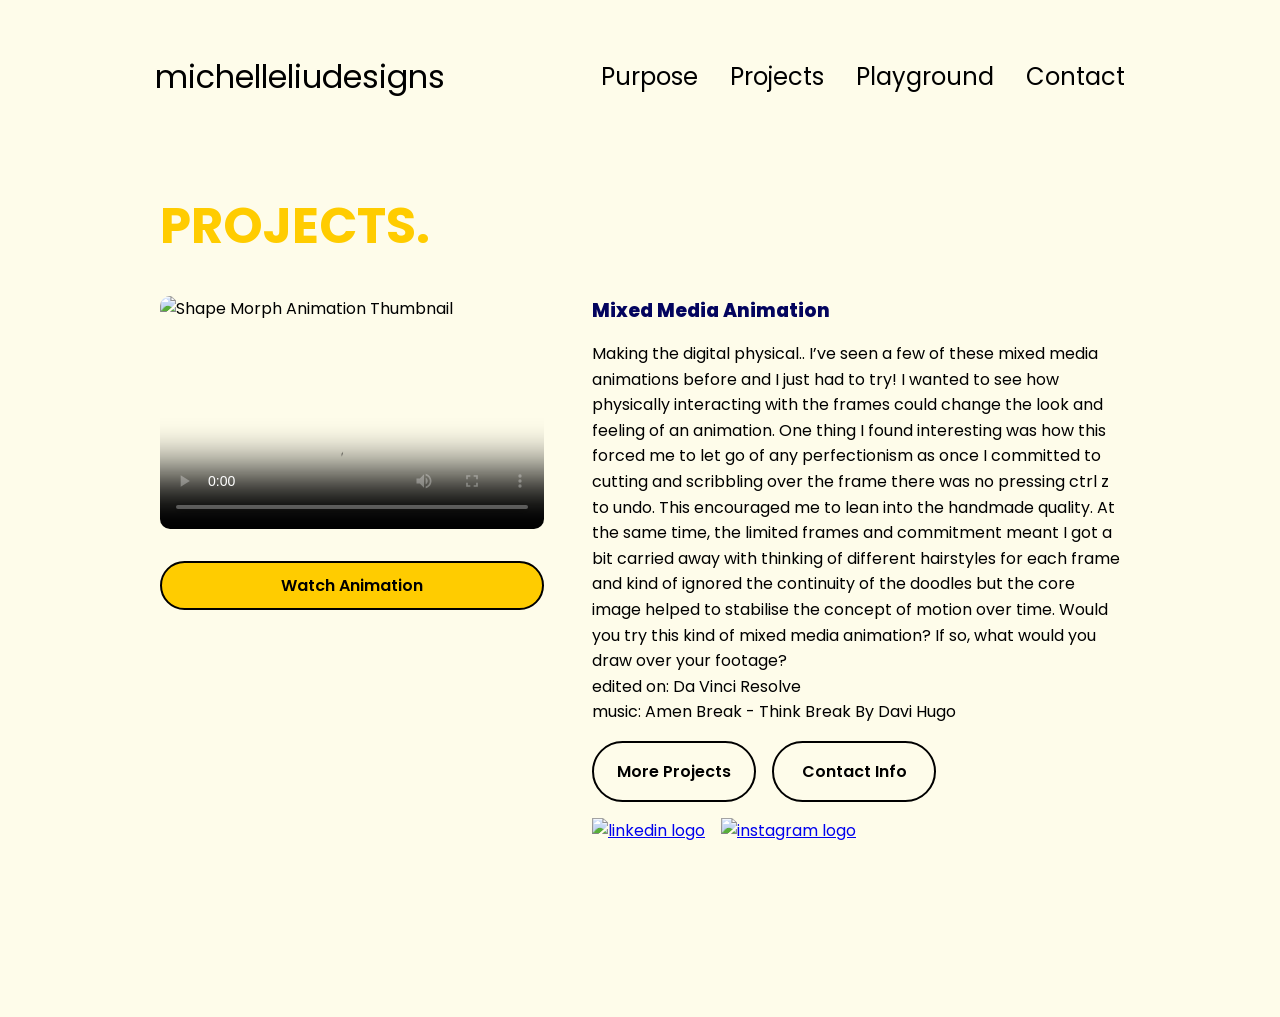
==== project_characteranimation.html @ d5eb3803 "update all project pages" ====
<!DOCTYPE html>
<html lang="en">

  <head>
    <meta charset="utf-8"/>
    <meta name="viewport" content="width=device-width, initial-scale=1"/>
    <meta name="description" content="Michelle Liu's Design Portfolio"/>
    <title>Michelle Liu | Portfolio</title>
    <link rel="icon" href="images/favicon-32x32.png" type="image/png" sizes = "32x32"/>
    <link rel="icon" href="images/favicon-16x16.png" type="image/png" sizes = "16x16"/>
    <link rel="preconnect" href="https://fonts.googleapis.com">
    <link rel="preconnect" href="https://fonts.gstatic.com" crossorigin>
    <link href="https://fonts.googleapis.com/css2?family=Poppins:ital,wght@0,100;0,200;0,300;0,400;0,500;0,600;0,700;0,800;0,900;1,100;1,200;1,300;1,400;1,500;1,600;1,700;1,800;1,900&display=swap" rel="stylesheet">
    <link rel="stylesheet" href="style.css">
    <link rel="stylesheet" href="mediaqueries.css">
  </head>
  <body>
      <nav id="desktop-nav">
       <div class="logo"><a href="index.html">michelleliudesigns</a></div> 
        <div>
          <ul class="nav-links">
            <li><a href="index.html#about">Purpose</a></li>
            <li><a href="index.html#projects">Projects</a></li>
            <li><a href="index.html#playground">Playground</a></li>
            <li><a href="index.html#contact">Contact</a></li>
          </ul>
        </div>
      </nav>
      <nav id="hamburger-nav">
        <div class="logo"><a href="index.html">Michelle Liu</a></div> 
        <div class = "hamburger-menu">
          <div class = "hamburger-icon" onclick="toggleMenu()">
            <span></span>
            <span></span>
            <span></span>
          </div>
          <div class="menu-links">
            <li><a href="index.html#about" onclick="toggleMenu()">About</a></li>
            <li><a href="index.html#projects" onclick="toggleMenu()">Projects</a></li>
            <li><a href="index.html#playground" onclick="toggleMenu()">Playground</a></li>
            <li><a href="index.html#contact" onclick="toggleMenu()">Contact</a></li>
          </div>
        </div>
      </nav>
      
      <section id ="project-overview">
        <h2>PROJECTS.</h2>
         <div class="project-layout">
            <div class="mainprojectimage">
            <img src="images/projectcoverpages-5.png" alt="Shape Morph Animation Thumbnail" class="project-image"/>
            <video controls poster="images/projectcoverpages-05.png" class="project-video">
                <source src="documents/characterani.mp4" type="video/mp4">Your browser doesn't support video.
            </video>
            <a href="documents/characterani.mp4" class="yellow-button" target="_blank" rel="noopener">Watch Animation</a>
            </div>
            

            <div class = "project-text">
            <h3>Mixed Media Animation</h3>
            <p>Making the digital physical.. I’ve seen a few of these mixed media animations before and I just had to try! I wanted to see how physically interacting with the frames could change the look and feeling of an animation. One thing I found interesting was how this forced me to let go of any perfectionism as once I committed to cutting and scribbling over the frame there was no pressing ctrl z to undo. This encouraged me to lean into the handmade quality. At the same time, the limited frames and commitment meant I got a bit carried away with thinking of different hairstyles for each frame and kind of ignored the continuity of the doodles but the core image helped to stabilise the concept of motion over time. Would you try this kind of mixed media animation? If so, what would you draw over your footage?
              edited on: Da Vinci Resolve
              music: Amen Break - Think Break By Davi Hugo
</p>

            <div class = "hero-buttons">       
                <a href="index.html#projects" class="btn contact-button">More Projects</a>
                <a href="index.html#contact" class="btn contact-button">Contact Info</a>
            </div>

            <div class = "hero-socials">
                <a href="https://www.linkedin.com/in/michelleliudesigns/">
                <img src="images/linkedin-icon.png" alt="linkedin logo" class ="icon">
                </a>
                <a href="https://www.instagram.com/michelleliudesigns/">
                    <img src="images/instagram-icon.png" alt="instagram logo" class ="icon">
                </a>

          </div>
        </div>
    </section>
    <script src="script.js"></script>
</body>
</html>
---- style.css ----
/* ------------------GENERAL -------------------*/
* {
  margin:0;
  padding:0;
}
html {
  scroll-behavior: smooth;
}

body {
	background-color:#FEFCEA;
  font-family:"Poppins", sans-serif;
}

h1{
  font-family:"Poppins", sans-serif;
	color: #03045E;
  margin: 0;
}

h2 {
  font-family:"Poppins", sans-serif;
  color: #FFCC00;
  margin: 0;
  text-align: left;
  font-size: 50px;
}

/* ----------------------DESKTOP NAV------------------------- */
nav, .nav-links {
  display:flex;
}
nav {
  justify-content: space-evenly;
  align-items: center;
  height: 17vh;

}
.nav-links {
  gap:2rem;
  list-style: none;
  font-size: 1.5rem;
}

nav a {
  color: black;
  text-decoration: none;
  text-decoration-color:white;
}

nav a:hover {
  color: #FFCC00;
  text-decoration: underline;
  text-underline-offset:1rem;
}

.logo {
  font-size:2rem;
}

.logo a:hover{
  font-size:2rem;
  text-decoration: none;
}


/* ----------------------HAMBURGER NAV----------------------*/
#hamburger-nav {
  display: none;
}

.hamburger-menu {
  position: relative;
  display: inline-block;
}
.hamburger-icon {
  display: flex;
  flex-direction: column;
  justify-content: space-between;
  height: 24px;
  width: 30px;
  cursor: pointer;
}

.hamburger-icon span {
  height: 2px;
  width: 100%;
  background-color: #03045E;
  transition: all 0.3s ease-in-out;
}
.menu-links {
  position: absolute;
  top: 100%;
  right: 0;
  background-color: white;
  width: fit-content;
  max-height: 0;
  overflow: hidden;
  transition: all 0.3s ease-in-out;
}
.menu-links a {
  display: block;
  padding: 10px;
  text-align: center;
  font-size: 1.5rem;
  color:black;
  text-decoration: none;
  transition: all 0.3s ease-in-out;
}
.menu-links li {
  list-style: none;
}

.menu-links.open {
  max-height: 300px;
}

.hamburger-icon.open span:first-child {
  transform: rotate(45deg) translate(10px, 5px);
}

.hamburger-icon.open span:nth-child(2) {
  opacity: 0;
}

.hamburger-icon.open span:last-child {
  transform: rotate(-45deg) translate(10px,-5px);
}

.hamburger-icon span:first-child {
  transform: none;
}

.hamburger-icon span:first-child {
   opacity: 1;
}

.hamburger-icon span:first-child {
  transform: none;
}

/*---------------------- SECTIONS ---------------------- */

section {
  padding-top: 4vh;
  height: 96vh;
  margin: 0 10rem;
  box-sizing: border-box;
  min-height: fit-content;
}

.section-container {
  display: flex;
}

/* ------------------------HERO------------------------*/

#hero {
  text-align: center;
  display: flex;
  justify-content: center;
  align-items: center;
  gap: 5rem;
  height: auto;
  min-height: 80vh;
}
.hero-container {
  display:0 0 flex;
  width: 400px;
  max-width: 100%;
  margin: auto 0;
}
.hero-text {
  text-align: center;
}
#hero h1 {
  font-size: 90px;
  text-align: center;
  color:#03045E;
  font-weight: 800;
}
#hero h2{
  text-align: left;
  font-size: 1.75rem;
  color:#03045E;
   font-weight: 500;
}

#hero h3{
  margin-bottom: 1rem;
  font-family:"Poppins", sans-serif;
  font-weight: 400;
  font-style: normal;
  color:#03045E;
}

.hero-socials {
  display: flex;
  justify-content: center;
  margin-top: 1rem;
  gap: 1rem;
}

.hero-img {
  width: 100%;
  height: auto;
  display: block;
  border-radius: 10px;
  object-fit: cover;  
  overflow: hidden;    
}

/* ----------------ICONS-------------------- */
.icon {
  cursor: pointer;
  height: 2rem;
}

/* ----------------BUTTONS-------------------- */
.hero-buttons {
  display: flex;
  justify-content: center;
  gap: 1rem;
}
.btn {
  font-weight: 600;
  transition: all 300ms ease;
  padding: 1rem;
  width: 8rem;
  border-radius: 2rem;
  text-decoration: none;
  color: black;
  text-align:center;
}

.cv-button,
.contact-button {
  border:black 2px solid;
}

.cv-button:hover,
.contact-button:hover {
  cursor: pointer;
}
.cv-button:hover {
  background-color: #FFCC00;
  color: white;
}

.contact-button:hover {
  background-color: #03045E;
  color: white;
}

/* ------------------- ABOUT -----------------------------*/

.purpose-section {
  display: flex;
  justify-content: space-between;
  gap: 2rem;
  margin-top: 1rem;
}
.about-text {
   flex: 1;
}

#about {
  text-align: center;
  height: auto;              /* global section rule sets 96vh */
  padding-bottom: 4rem;
}
#about h2{
  color:#FFCC00;
  font-weight:800;
}

#about p {
  font-weight:400;
  text-align: left;
  line-height: 1.7;
  margin-top: 0;
  margin-bottom: 1.25rem;
}

#about h3 {
  font-size: 1.5rem;
  color:#03045E;
  font-weight:500;
  margin-bottom: 1rem;
  text-align: left;
  flex-direction: column;
  align-items: center;
}

.about-img {
  width: 100%;
  aspect-ratio: 3 / 4;
  object-fit: cover;
  border-radius: 10px;
}

.purpose-section {
  display: flex;
  align-items: flex-start;
  gap: 4rem;
  margin-top: 2rem;
}

.about-side {
  flex: 0 0 35%;
  max-width: 400px;
  position: sticky;          /* stays in view while the bio scrolls */
  top: 2rem;
}

.philosophy {
  margin-top: 80px;
  padding-left: 1rem;
  border-left: 4px solid #FFCC00;   /* accent line using your yellow */
}

/* ------------------- CONTACT -----------------------------*/

#contact {
  height: auto;             /* global section rule sets 96vh */
  padding-bottom: 4rem;
}

#contact a {
  display: flex;
  flex-direction: row;    /* side by side */
  align-items: center;    /* vertically centers icon and text */
  gap: 0.75rem;           /* space between icon and label */
  text-decoration: none;
  color: black;
  margin: 40px 40px;
}


/* ------------------------PROJECTS CARDS------------------------*/
#projects {
  height: auto;          /* global section rule sets 96vh, which would crop or stretch this */
  padding-bottom: 4rem;
}

.project-cards-container {
  display: flex;
  flex-wrap: wrap;       /* cards drop to the next row when there's no room */
  gap: 2rem;
  margin-top: 2rem;
}

.project-card {
  flex: 1 1 280px;       
  max-width: 350px;      
  display: flex;
  flex-direction: column;
  background-color: white;
  border-radius: 10px;
  overflow: hidden;     
  transition: transform 300ms ease;
}

.project-card:hover {
  transform: translateY(-6px);
  text-decoration: none; 
  color: inherit;        
}

.project-card img {
  width: 100%;
  aspect-ratio: 4 / 3;   /* keeps all thumbnails the same shape */
  object-fit: cover;     /* crops instead of squishing */
  display: block;
}

.yellow-button {
  font-weight: 600;
  transition: all 300ms ease;
  padding: 10px;
  border-radius: 2rem;
  border:black 2px solid;
  margin-top: 1rem;
  background-color:#FFCC00;
  text-decoration: none; 
  color: black; 
  text-align: center;
  
}

.project-video {
  width: 100%;
  border-radius: 10px;
}
#projects h4 {
  margin: 20px;
}

#projects p {
  margin-left: 20px;
}

#playground h4 {
  margin: 20px;
}

#playground p {
  margin-left: 20px;
}

/* ------------------------PROJECTS PAGE------------------------*/

#project-overview {
  text-align: left;
  height: auto;          /* let the section grow with the long text */
  min-height: 96vh;
  padding-bottom: 4rem;
}

.project-layout {
  display: flex;
  align-items: flex-start;       /* image sits at the top */
  justify-content: flex-start;   /* everything starts on the left */
  gap: 3rem;
  margin-top: 2rem;
}

.mainprojectimage {
  flex: 0 0 40%;                 /* image takes 40% of the width */
  max-width: 450px;
  position: sticky;              /* stays in view while the text scrolls */
  top: 2rem;

  display: flex;
  flex-direction: column;
  gap: 1rem;
}

.project-image {
  width: 100%;
  height: auto;
  display: block;
  border-radius: 10px;
}

.project-text {
  flex: 1;
  text-align: left;
}

#project-overview h3 {
  margin-bottom: 1rem;
  font-weight: 800;
  color: #03045E;
}

#project-overview p {
  margin-bottom: 1rem;
  white-space: pre-line;         /* keeps your line breaks from the HTML */
  line-height: 1.6;
}

#project-overview .hero-buttons,
#project-overview .hero-socials {
  justify-content: flex-start;   /* align buttons/icons left with the text */
}
---- mediaqueries.css ----
@media screen and (max-width: 1200px) {
  #desktop-nav {
    display: none;
  }
  #hamburger-nav {
    display: flex;
  }
}

@media (max-width: 800px) {
  .project-layout {
    flex-direction: column;
  }
  .mainprojectimage {
    flex: none;
    width: 100%;
    max-width: 100%;
    position: static;
  }

  .purpose-section {
    flex-direction: column;
    gap: 2rem;
  }
  .about-side {
    flex: none;
    max-width: 100%;
    position: static;
  }

  #hero {
    flex-direction: column;   /* image on top, text below */
    gap: 2rem;
    padding-top: 2rem;
  }

  .hero-container {
    width: 70%;               /* image scales with the screen */
    max-width: 300px;
  }

  #hero h1 {
    font-size: 3rem;          /* 90px is too big for phones */
  }

}
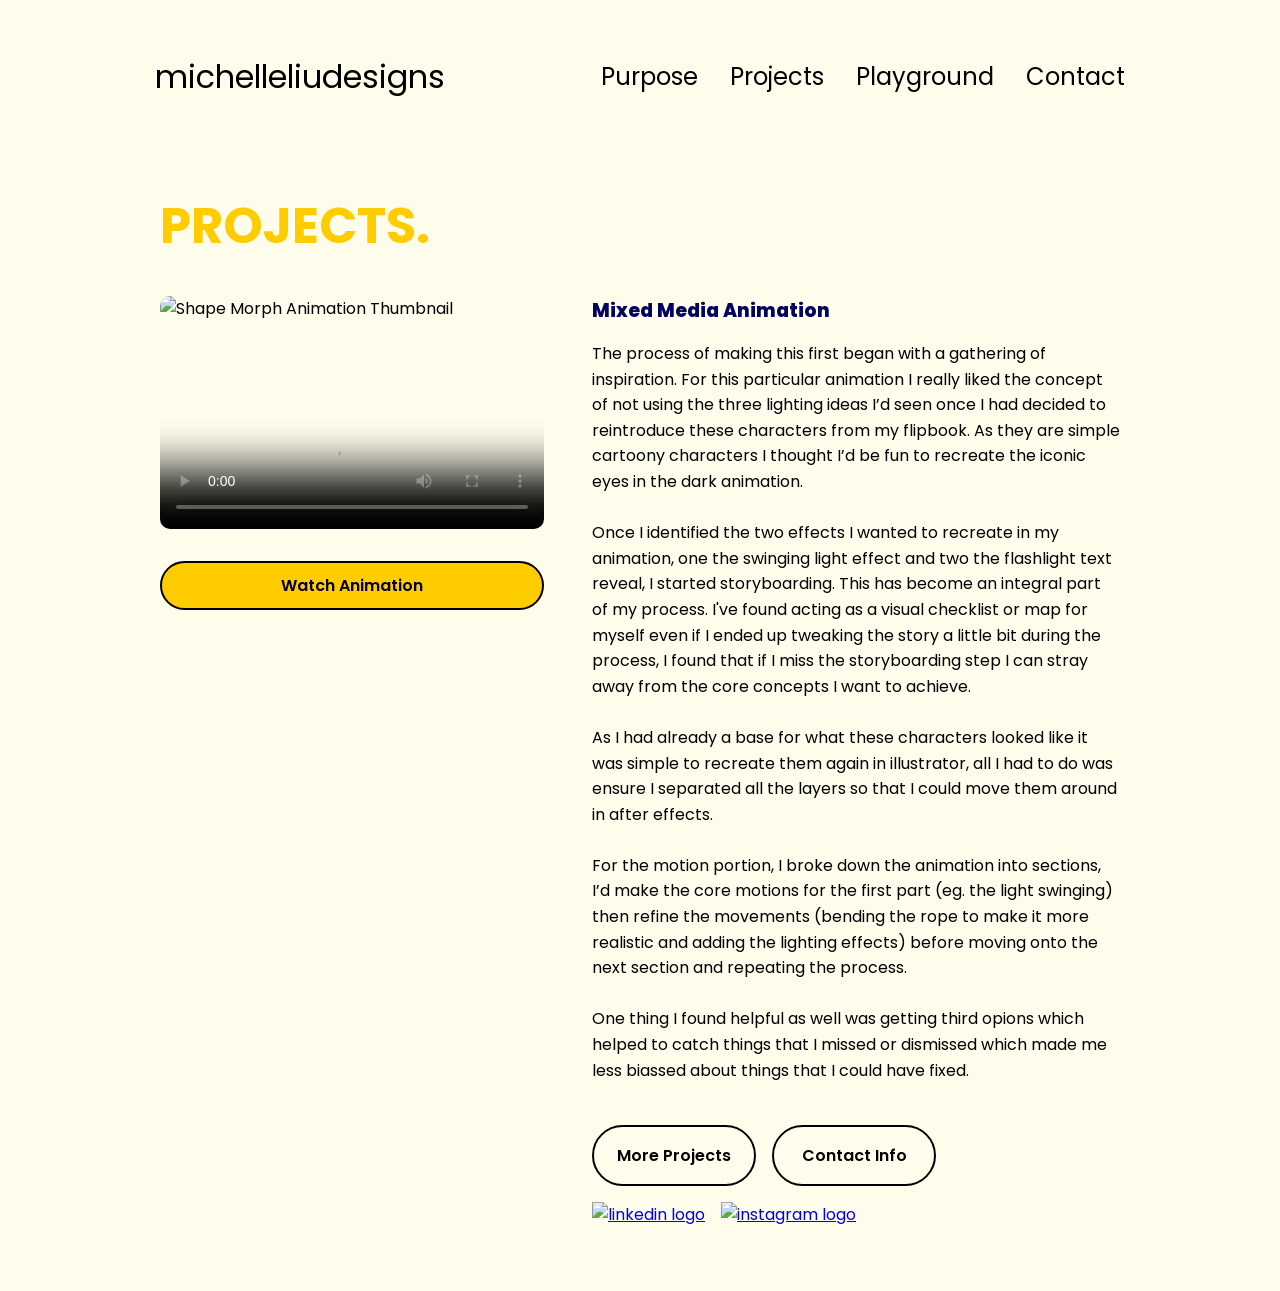
==== commit d77439f9: "all files" ====
--- a/project_characteranimation.html
+++ b/project_characteranimation.html
@@ -57,9 +57,16 @@
 
             <div class = "project-text">
             <h3>Mixed Media Animation</h3>
-            <p>Making the digital physical.. I’ve seen a few of these mixed media animations before and I just had to try! I wanted to see how physically interacting with the frames could change the look and feeling of an animation. One thing I found interesting was how this forced me to let go of any perfectionism as once I committed to cutting and scribbling over the frame there was no pressing ctrl z to undo. This encouraged me to lean into the handmade quality. At the same time, the limited frames and commitment meant I got a bit carried away with thinking of different hairstyles for each frame and kind of ignored the continuity of the doodles but the core image helped to stabilise the concept of motion over time. Would you try this kind of mixed media animation? If so, what would you draw over your footage?
-              edited on: Da Vinci Resolve
-              music: Amen Break - Think Break By Davi Hugo
+            <p>The process of making this first began with a gathering of inspiration. For this particular animation I really liked the concept of not using the three lighting ideas I’d seen once I had decided to reintroduce these characters from my flipbook. As they are simple cartoony characters I thought I’d be fun to recreate the iconic eyes in the dark animation.
+
+Once I identified the two effects I wanted to recreate in my animation, one the swinging light effect and two the flashlight text reveal, I started storyboarding. This has become an integral part of my process. I've found acting as a visual checklist or map for myself even if I ended up tweaking the story a little bit during the process, I found that if I miss the storyboarding step I can stray away from the core concepts I want to achieve.
+
+As I had already a base for what these characters looked like it was simple to recreate them again in illustrator, all I had to do was ensure I separated all the layers so that I could move them around in after effects. 
+
+For the motion portion, I broke down the animation into sections, I’d make the core motions for the first part (eg. the light swinging) then refine the movements (bending the rope to make it more realistic and adding the lighting effects) before moving onto the next section and repeating the process. 
+
+One thing I found helpful as well was getting third opions which helped to catch things that I missed or dismissed which made me less biassed about things that I could have fixed.
+
 </p>
 
             <div class = "hero-buttons">       
--- a/mediaqueries.css
+++ b/mediaqueries.css
@@ -1,3 +1,17 @@
+/* ---------- LARGE LAPTOPS ---------- */
+@media screen and (max-width: 1400px) {
+  #hero {
+    height: auto;
+    min-height: 83vh;
+    margin-bottom: 4rem;
+  }
+
+  .purpose-section {
+    flex-wrap: wrap;
+  }
+}
+
+/* ---------- TABLETS / SMALL LAPTOPS ---------- */
 @media screen and (max-width: 1200px) {
   #desktop-nav {
     display: none;
@@ -5,19 +19,69 @@
   #hamburger-nav {
     display: flex;
   }
+
+  section {
+    margin: 0 4rem;
+  }
+
+  #hero {
+    gap: 3rem;
+  }
+  .hero-container {
+    width: 320px;
+  }
+  #hero h1 {
+    font-size: 4.5rem;
+  }
 }
 
-@media (max-width: 800px) {
-  .project-layout {
-    flex-direction: column;
-  }
-  .mainprojectimage {
-    flex: none;
-    width: 100%;
-    max-width: 100%;
-    position: static;
+/* ---------- PHONES AND SMALL TABLETS ---------- */
+@media screen and (max-width: 800px) {
+  section {
+    margin: 0 1.5rem;
+    height: auto;            /* global 96vh would crop stacked content */
+    padding-bottom: 3rem;
   }
 
+  /* Nav */
+  nav {
+    height: 12vh;
+    padding: 0 1.5rem;
+    justify-content: space-between;
+  }
+  .logo {
+    font-size: 1.5rem;
+  }
+
+  /* Hero */
+  #hero {
+    flex-direction: column;
+    gap: 2rem;
+    padding-top: 2rem;
+    min-height: auto;
+    margin-bottom: 2rem;
+  }
+  .hero-container {
+    width: 70%;
+    max-width: 300px;
+  }
+  #hero h1 {
+    font-size: 3rem;
+  }
+  #hero h2 {
+    font-size: 1.25rem;
+    text-align: center;
+  }
+  .hero-buttons {
+    flex-wrap: wrap;
+  }
+
+  /* Headings */
+  h2 {
+    font-size: 2.5rem;
+  }
+
+  /* About / Purpose */
   .purpose-section {
     flex-direction: column;
     gap: 2rem;
@@ -28,19 +92,50 @@
     position: static;
   }
 
-  #hero {
-    flex-direction: column;   /* image on top, text below */
-    gap: 2rem;
-    padding-top: 2rem;
+  /* Project cards on homepage */
+  .project-cards-container {
+    flex-direction: column;
+    align-items: center;
+  }
+  .project-card {
+    width: 100%;
+    max-width: 400px;
   }
 
-  .hero-container {
-    width: 70%;               /* image scales with the screen */
-    max-width: 300px;
+  /* Project page */
+  .project-layout {
+    flex-direction: column;
+    gap: 2rem;
+  }
+  .mainprojectimage {
+    flex: none;
+    width: 100%;
+    max-width: 100%;
+    position: static;
   }
 
+  /* Contact */
+  #contact h4 {
+    font-size: 0.95rem;
+  }
+}
+
+/* ---------- SMALL PHONES ---------- */
+@media screen and (max-width: 480px) {
+  section {
+    margin: 0 1rem;
+  }
   #hero h1 {
-    font-size: 3rem;          /* 90px is too big for phones */
+    font-size: 2.5rem;
   }
-
-}
+  h2 {
+    font-size: 2rem;
+  }
+  .logo {
+    font-size: 1.25rem;
+  }
+  .btn {
+    width: 100%;             /* full-width buttons are easier to tap */
+    max-width: 14rem;
+  }
+}
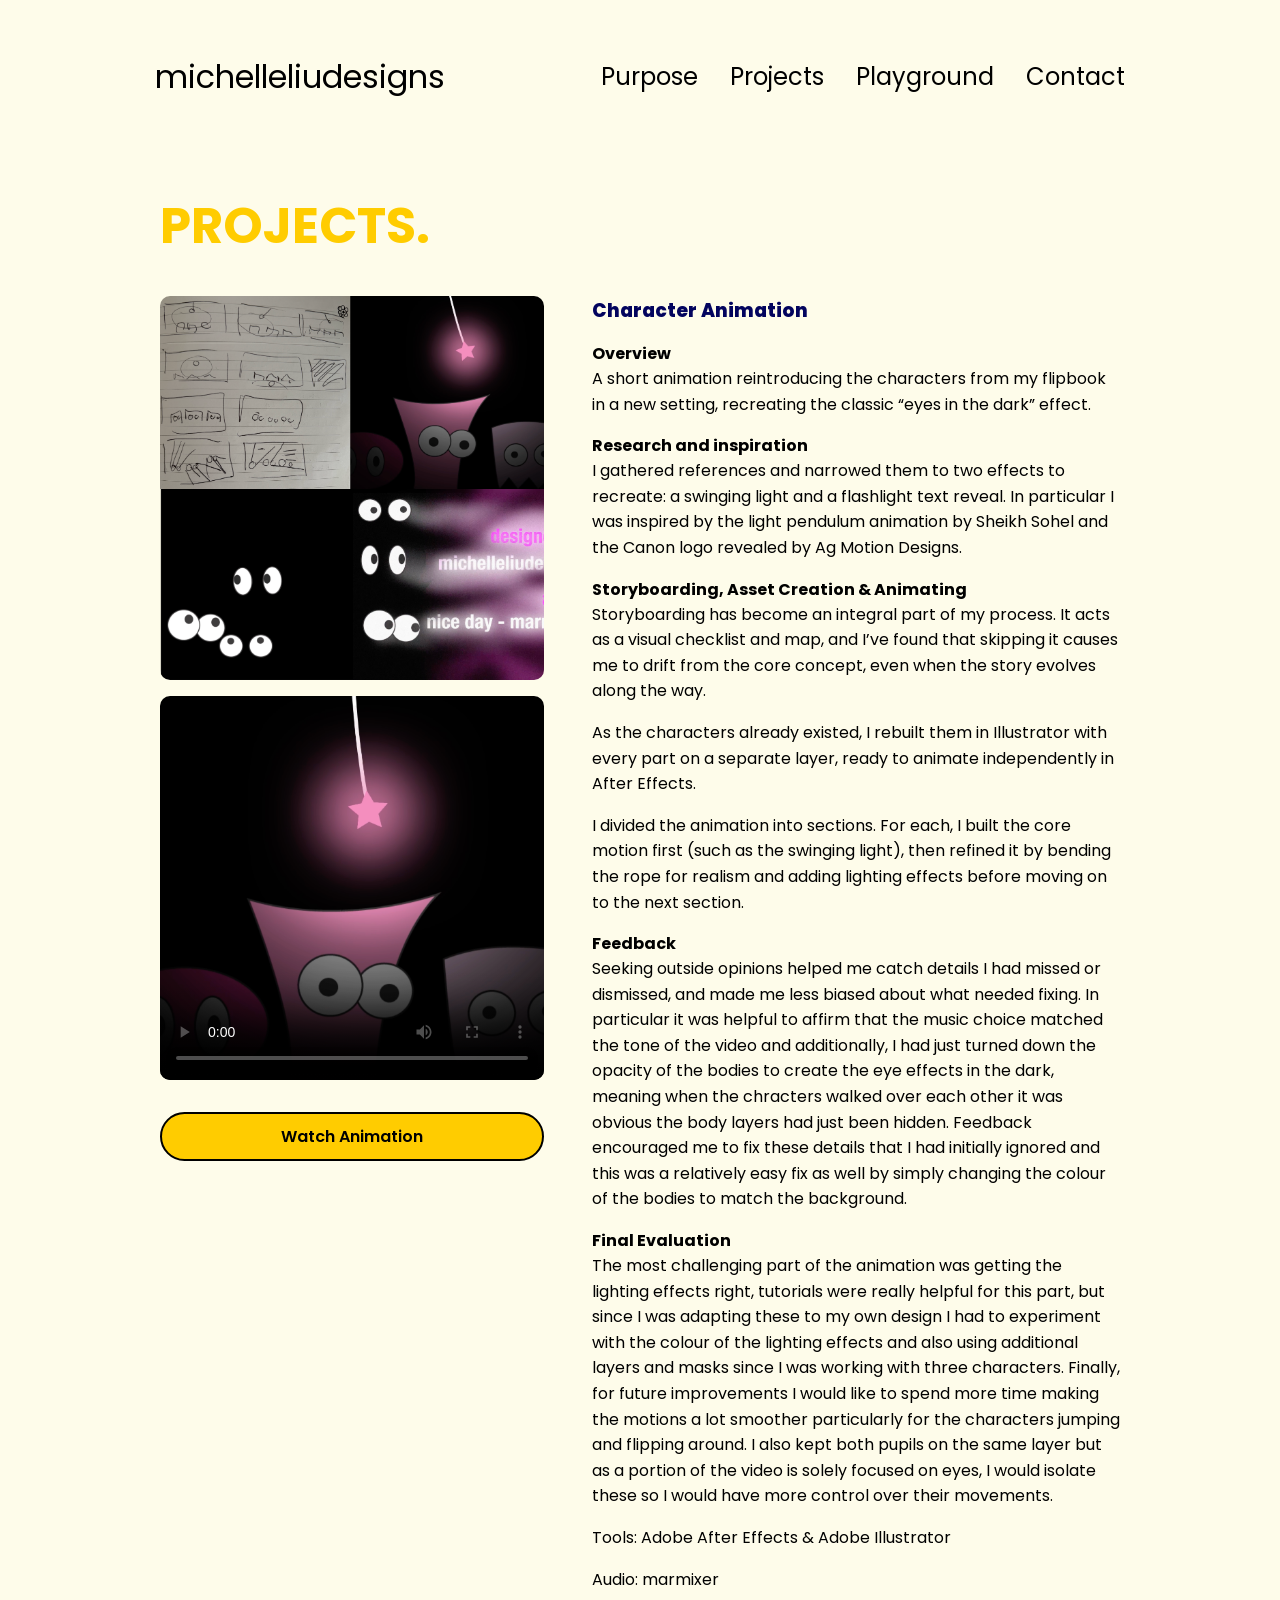
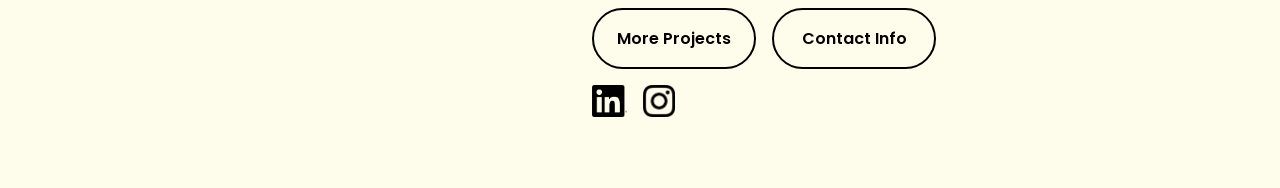
==== commit e9cd1bf0: "text updates" ====
--- a/project_characteranimation.html
+++ b/project_characteranimation.html
@@ -56,18 +56,28 @@
             
 
             <div class = "project-text">
-            <h3>Mixed Media Animation</h3>
-            <p>The process of making this first began with a gathering of inspiration. For this particular animation I really liked the concept of not using the three lighting ideas I’d seen once I had decided to reintroduce these characters from my flipbook. As they are simple cartoony characters I thought I’d be fun to recreate the iconic eyes in the dark animation.
+            <h3>Character Animation</h3>
 
-Once I identified the two effects I wanted to recreate in my animation, one the swinging light effect and two the flashlight text reveal, I started storyboarding. This has become an integral part of my process. I've found acting as a visual checklist or map for myself even if I ended up tweaking the story a little bit during the process, I found that if I miss the storyboarding step I can stray away from the core concepts I want to achieve.
+             <h4>Overview</h4>
+            <p>A short animation reintroducing the characters from my flipbook in a new setting, recreating the classic “eyes in the dark” effect.</p>
 
-As I had already a base for what these characters looked like it was simple to recreate them again in illustrator, all I had to do was ensure I separated all the layers so that I could move them around in after effects. 
 
-For the motion portion, I broke down the animation into sections, I’d make the core motions for the first part (eg. the light swinging) then refine the movements (bending the rope to make it more realistic and adding the lighting effects) before moving onto the next section and repeating the process. 
+             <h4>Research and inspiration</h4>
+            <p>I gathered references and narrowed them to two effects to recreate: a swinging light and a flashlight text reveal. In particular I was inspired by the light pendulum animation by Sheikh Sohel and the Canon logo revealed by Ag Motion Designs.</p>
 
-One thing I found helpful as well was getting third opions which helped to catch things that I missed or dismissed which made me less biassed about things that I could have fixed.
+             <h4>Storyboarding, Asset Creation & Animating</h4>
+            <p>Storyboarding has become an integral part of my process. It acts as a visual checklist and map, and I’ve found that skipping it causes me to drift from the core concept, even when the story evolves along the way.</p>
+            <p>As the characters already existed, I rebuilt them in Illustrator with every part on a separate layer, ready to animate independently in After Effects.</p>
+            <p>I divided the animation into sections. For each, I built the core motion first (such as the swinging light), then refined it by bending the rope for realism and adding lighting effects before moving on to the next section. </p>
 
-</p>
+             <h4>Feedback</h4>
+            <p>Seeking outside opinions helped me catch details I had missed or dismissed, and made me less biased about what needed fixing. In particular it was helpful to affirm that the music choice matched the tone of the video and additionally, I had just turned down the opacity of the bodies to create the eye effects in the dark, meaning when the chracters walked over each other it was obvious the body layers had just been hidden. Feedback encouraged me to fix these details that I had initially ignored and this was a relatively easy fix as well by simply changing the colour of the bodies to match the background.</p>
+
+             <h4>Final Evaluation</h4>
+            <p>The most challenging part of the animation was getting the lighting effects right, tutorials were really helpful for this part, but since I was adapting these to my own design I had to experiment with the colour of the lighting effects and also using additional layers and masks since I was working with three characters. Finally, for future improvements I would like to spend more time making the motions a lot smoother particularly for the characters jumping and flipping around. I also kept both pupils on the same layer but as a portion of the video is solely focused on eyes, I would isolate these so I would have more control over their movements.</p>
+
+            <p>Tools: Adobe After Effects & Adobe Illustrator</p>
+            <p>Audio: marmixer</p>
 
             <div class = "hero-buttons">       
                 <a href="index.html#projects" class="btn contact-button">More Projects</a>
--- a/style.css
+++ b/style.css
@@ -359,6 +359,8 @@
   border-radius: 10px;
   overflow: hidden;     
   transition: transform 300ms ease;
+  text-decoration: none;
+  color: black;
 }
 
 .project-card:hover {
